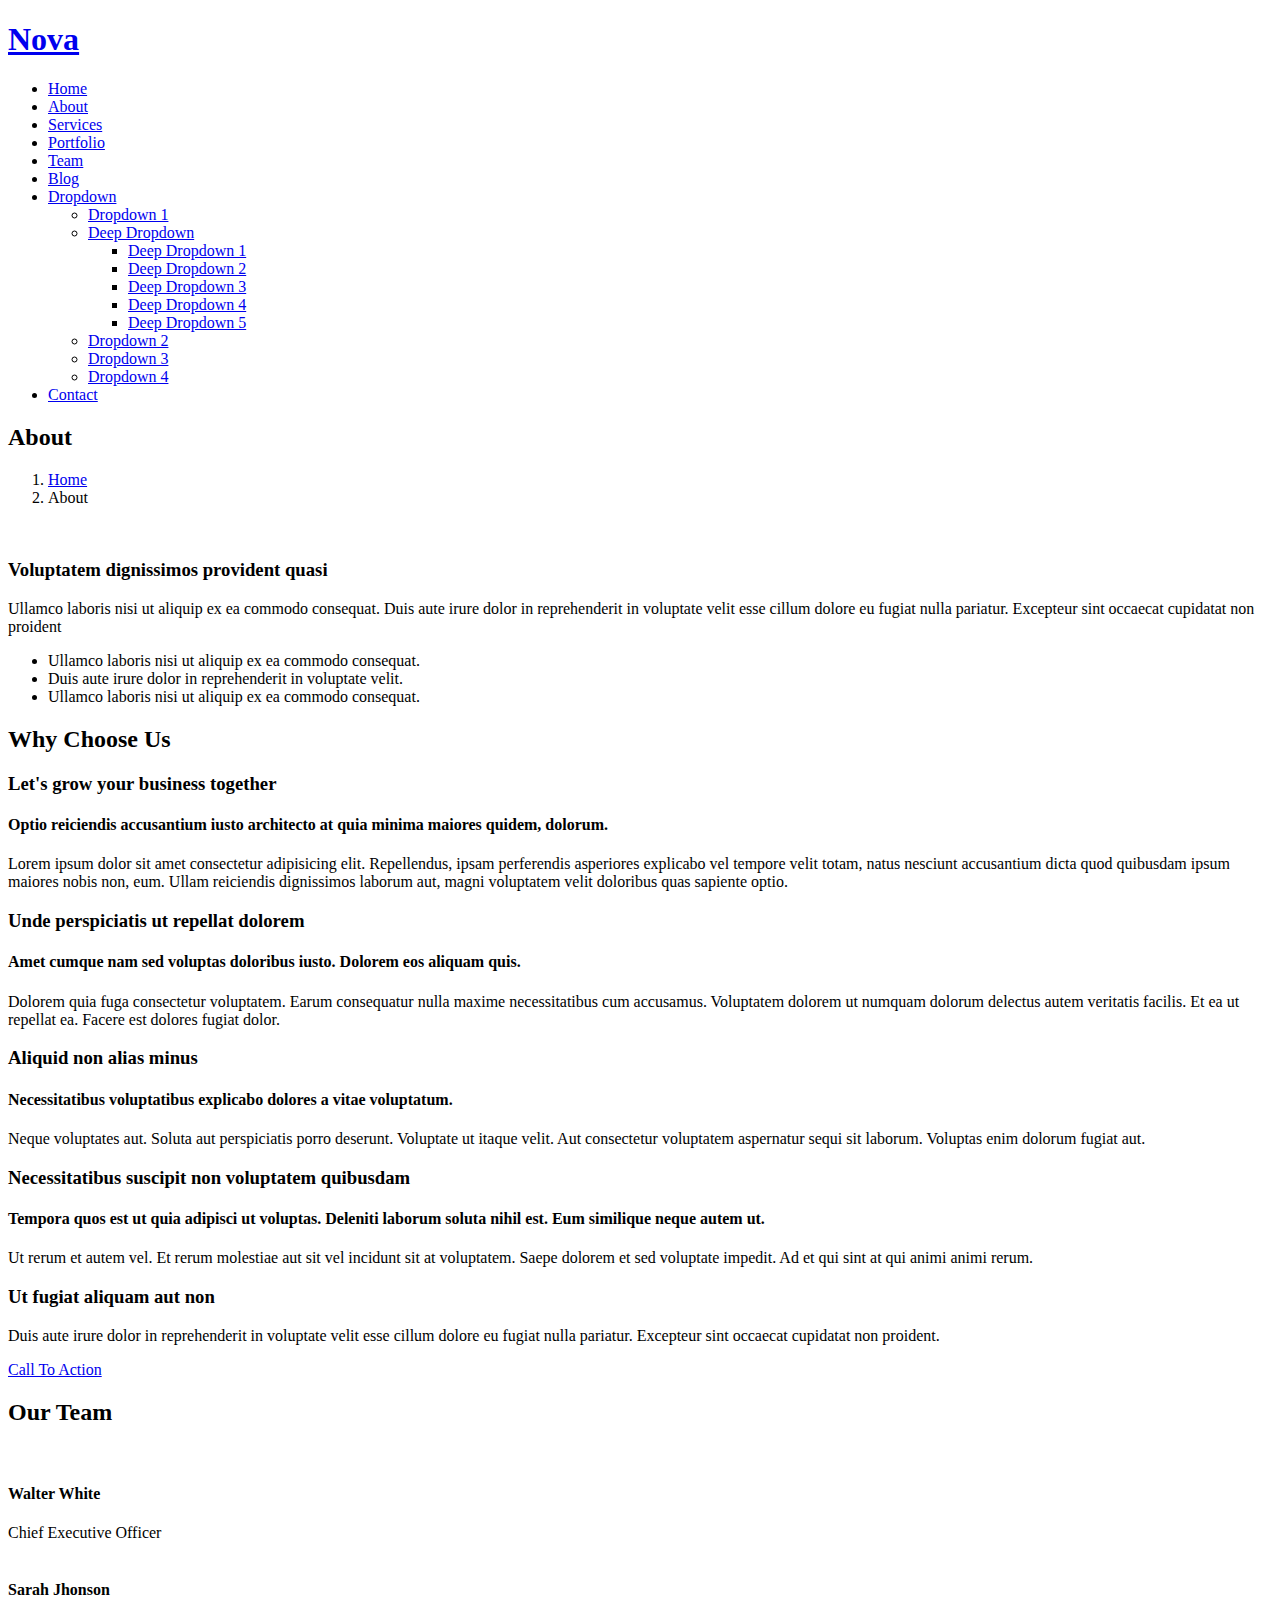
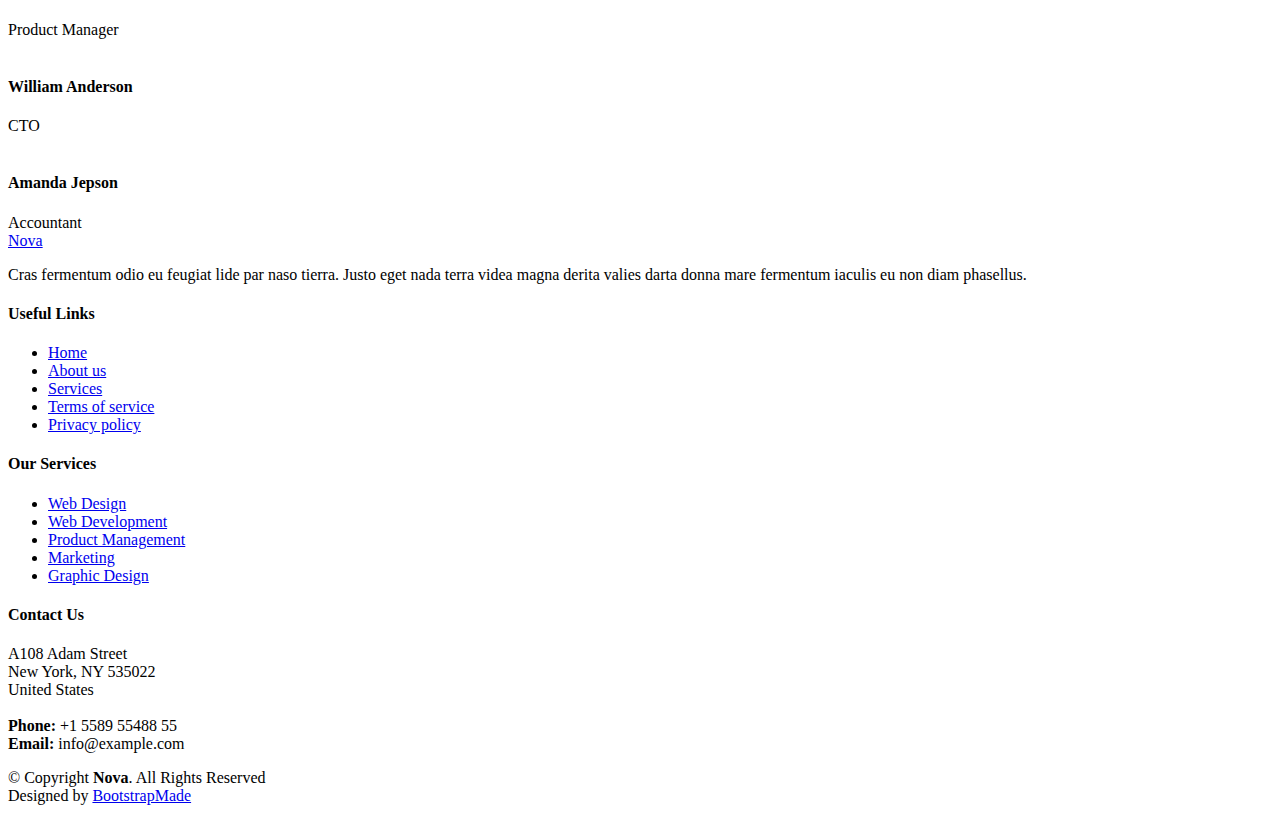
==== about.html @ 010bb1f6 "Add files via upload" ====
<!DOCTYPE html>
<html lang="en">

<head>
  <meta charset="utf-8">
  <meta content="width=device-width, initial-scale=1.0" name="viewport">

  <title>Nova Bootstrap Template - About</title>
  <meta content="" name="description">
  <meta content="" name="keywords">

  <!-- Favicons -->
  <link href="assets/img/favicon.png" rel="icon">
  <link href="assets/img/apple-touch-icon.png" rel="apple-touch-icon">

  <!-- Google Fonts -->
  <link rel="preconnect" href="https://fonts.googleapis.com">
  <link rel="preconnect" href="https://fonts.gstatic.com" crossorigin>
  <link href="https://fonts.googleapis.com/css2?family=Open+Sans:ital,wght@0,300;0,400;0,500;0,600;0,700;1,300;1,400;1,600;1,700&family=Montserrat:ital,wght@0,300;0,400;0,500;0,600;0,700;1,300;1,400;1,500;1,600;1,700&family=Raleway:ital,wght@0,300;0,400;0,500;0,600;0,700;1,300;1,400;1,500;1,600;1,700&display=swap" rel="stylesheet">

  <!-- Vendor CSS Files -->
  <link href="assets/vendor/bootstrap/css/bootstrap.min.css" rel="stylesheet">
  <link href="assets/vendor/bootstrap-icons/bootstrap-icons.css" rel="stylesheet">
  <link href="assets/vendor/aos/aos.css" rel="stylesheet">
  <link href="assets/vendor/glightbox/css/glightbox.min.css" rel="stylesheet">
  <link href="assets/vendor/swiper/swiper-bundle.min.css" rel="stylesheet">
  <link href="assets/vendor/remixicon/remixicon.css" rel="stylesheet">

  <!-- Template Main CSS File -->
  <link href="assets/css/main.css" rel="stylesheet">

  <!-- =======================================================
  * Template Name: Nova - v1.0.0
  * Template URL: https://bootstrapmade.com/nova-bootstrap-business-template/
  * Author: BootstrapMade.com
  * License: https://bootstrapmade.com/license/
  ======================================================== -->
</head>

<body class="page-about">

  <!-- ======= Header ======= -->
  <header id="header" class="header d-flex align-items-center fixed-top">
    <div class="container-fluid container-xl d-flex align-items-center justify-content-between">

      <a href="index.html" class="logo d-flex align-items-center">
        <!-- Uncomment the line below if you also wish to use an image logo -->
        <!-- <img src="assets/img/logo.png" alt=""> -->
        <h1 class="d-flex align-items-center">Nova</h1>
      </a>

      <i class="mobile-nav-toggle mobile-nav-show bi bi-list"></i>
      <i class="mobile-nav-toggle mobile-nav-hide d-none bi bi-x"></i>

      <nav id="navbar" class="navbar">
        <ul>
          <li><a href="index.html">Home</a></li>
          <li><a href="about.html" class="active">About</a></li>
          <li><a href="services.html">Services</a></li>
          <li><a href="portfolio.html">Portfolio</a></li>
          <li><a href="team.html">Team</a></li>
          <li><a href="blog.html">Blog</a></li>
          <li class="dropdown"><a href="#"><span>Dropdown</span> <i class="bi bi-chevron-down dropdown-indicator"></i></a>
            <ul>
              <li><a href="#">Dropdown 1</a></li>
              <li class="dropdown"><a href="#"><span>Deep Dropdown</span> <i class="bi bi-chevron-down dropdown-indicator"></i></a>
                <ul>
                  <li><a href="#">Deep Dropdown 1</a></li>
                  <li><a href="#">Deep Dropdown 2</a></li>
                  <li><a href="#">Deep Dropdown 3</a></li>
                  <li><a href="#">Deep Dropdown 4</a></li>
                  <li><a href="#">Deep Dropdown 5</a></li>
                </ul>
              </li>
              <li><a href="#">Dropdown 2</a></li>
              <li><a href="#">Dropdown 3</a></li>
              <li><a href="#">Dropdown 4</a></li>
            </ul>
          </li>
          <li><a href="contact.html">Contact</a></li>
        </ul>
      </nav><!-- .navbar -->

    </div>
  </header><!-- End Header -->

  <main id="main">

    <!-- ======= Breadcrumbs ======= -->
    <div class="breadcrumbs d-flex align-items-center" style="background-image: url('assets/img/about-header.jpg');">
      <div class="container position-relative d-flex flex-column align-items-center">

        <h2>About</h2>
        <ol>
          <li><a href="index.html">Home</a></li>
          <li>About</li>
        </ol>

      </div>
    </div><!-- End Breadcrumbs -->

    <!-- ======= About Section ======= -->
    <section id="about" class="about">
      <div class="container" data-aos="fade-up">

        <div class="row gy-4" data-aos="fade-up">
          <div class="col-lg-4">
            <img src="assets/img/about.jpg" class="img-fluid" alt="">
          </div>
          <div class="col-lg-8">
            <div class="content ps-lg-5">
              <h3>Voluptatem dignissimos provident quasi</h3>
              <p>
                Ullamco laboris nisi ut aliquip ex ea commodo consequat. Duis aute irure dolor in reprehenderit in voluptate
                velit esse cillum dolore eu fugiat nulla pariatur. Excepteur sint occaecat cupidatat non proident
              </p>
              <ul>
                <li><i class="bi bi-check-circle-fill"></i> Ullamco laboris nisi ut aliquip ex ea commodo consequat.</li>
                <li><i class="bi bi-check-circle-fill"></i> Duis aute irure dolor in reprehenderit in voluptate velit.</li>
                <li><i class="bi bi-check-circle-fill"></i> Ullamco laboris nisi ut aliquip ex ea commodo consequat.</li>
              </ul>
            </div>
          </div>
        </div>

      </div>
    </section><!-- End About Section -->

    <!-- ======= Why Choose Us Section ======= -->
    <section id="why-us" class="why-us">
      <div class="container" data-aos="fade-up">

        <div class="section-header">
          <h2>Why Choose Us</h2>

        </div>

        <div class="row g-0" data-aos="fade-up" data-aos-delay="200">

          <div class="col-xl-5 img-bg" style="background-image: url('assets/img/why-us-bg.jpg')"></div>
          <div class="col-xl-7 slides  position-relative">

            <div class="slides-1 swiper">
              <div class="swiper-wrapper">

                <div class="swiper-slide">
                  <div class="item">
                    <h3 class="mb-3">Let's grow your business together</h3>
                    <h4 class="mb-3">Optio reiciendis accusantium iusto architecto at quia minima maiores quidem, dolorum.</h4>
                    <p>Lorem ipsum dolor sit amet consectetur adipisicing elit. Repellendus, ipsam perferendis asperiores explicabo vel tempore velit totam, natus nesciunt accusantium dicta quod quibusdam ipsum maiores nobis non, eum. Ullam reiciendis dignissimos laborum aut, magni voluptatem velit doloribus quas sapiente optio.</p>
                  </div>
                </div><!-- End slide item -->

                <div class="swiper-slide">
                  <div class="item">
                    <h3 class="mb-3">Unde perspiciatis ut repellat dolorem</h3>
                    <h4 class="mb-3">Amet cumque nam sed voluptas doloribus iusto. Dolorem eos aliquam quis.</h4>
                    <p>Dolorem quia fuga consectetur voluptatem. Earum consequatur nulla maxime necessitatibus cum accusamus. Voluptatem dolorem ut numquam dolorum delectus autem veritatis facilis. Et ea ut repellat ea. Facere est dolores fugiat dolor.</p>
                  </div>
                </div><!-- End slide item -->

                <div class="swiper-slide">
                  <div class="item">
                    <h3 class="mb-3">Aliquid non alias minus</h3>
                    <h4 class="mb-3">Necessitatibus voluptatibus explicabo dolores a vitae voluptatum.</h4>
                    <p>Neque voluptates aut. Soluta aut perspiciatis porro deserunt. Voluptate ut itaque velit. Aut consectetur voluptatem aspernatur sequi sit laborum. Voluptas enim dolorum fugiat aut.</p>
                  </div>
                </div><!-- End slide item -->

                <div class="swiper-slide">
                  <div class="item">
                    <h3 class="mb-3">Necessitatibus suscipit non voluptatem quibusdam</h3>
                    <h4 class="mb-3">Tempora quos est ut quia adipisci ut voluptas. Deleniti laborum soluta nihil est. Eum similique neque autem ut.</h4>
                    <p>Ut rerum et autem vel. Et rerum molestiae aut sit vel incidunt sit at voluptatem. Saepe dolorem et sed voluptate impedit. Ad et qui sint at qui animi animi rerum.</p>
                  </div>
                </div><!-- End slide item -->

              </div>
              <div class="swiper-pagination"></div>
            </div>
            <div class="swiper-button-prev"></div>
            <div class="swiper-button-next"></div>
          </div>

        </div>

      </div>
    </section><!-- End Why Choose Us Section -->

    <!-- ======= Call To Action Section ======= -->
    <section id="call-to-action" class="call-to-action">
      <div class="container" data-aos="fade-up">
        <div class="row justify-content-center">
          <div class="col-lg-6 text-center">
            <h3>Ut fugiat aliquam aut non</h3>
            <p>Duis aute irure dolor in reprehenderit in voluptate velit esse cillum dolore eu fugiat nulla pariatur. Excepteur sint occaecat cupidatat non proident.</p>
            <a class="cta-btn" href="#">Call To Action</a>
          </div>
        </div>

      </div>
    </section><!-- End Call To Action Section -->

    <!-- ======= Team Section ======= -->
    <section id="team" class="team">
      <div class="container" data-aos="fade-up">

        <div class="section-header">
          <h2>Our Team</h2>

        </div>

        <div class="row gy-4">

          <div class="col-lg-3 col-md-6" data-aos="fade-up" data-aos-delay="100">
            <div class="team-member">
              <div class="member-img">
                <img src="assets/img/team/team-1.jpg" class="img-fluid" alt="">
                <div class="social">
                  <a href=""><i class="bi bi-twitter"></i></a>
                  <a href=""><i class="bi bi-facebook"></i></a>
                  <a href=""><i class="bi bi-instagram"></i></a>
                  <a href=""><i class="bi bi-linkedin"></i></a>
                </div>
              </div>
              <div class="member-info">
                <h4>Walter White</h4>
                <span>Chief Executive Officer</span>
              </div>
            </div>
          </div><!-- End Team Member -->

          <div class="col-lg-3 col-md-6" data-aos="fade-up" data-aos-delay="200">
            <div class="team-member">
              <div class="member-img">
                <img src="assets/img/team/team-2.jpg" class="img-fluid" alt="">
                <div class="social">
                  <a href=""><i class="bi bi-twitter"></i></a>
                  <a href=""><i class="bi bi-facebook"></i></a>
                  <a href=""><i class="bi bi-instagram"></i></a>
                  <a href=""><i class="bi bi-linkedin"></i></a>
                </div>
              </div>
              <div class="member-info">
                <h4>Sarah Jhonson</h4>
                <span>Product Manager</span>
              </div>
            </div>
          </div><!-- End Team Member -->

          <div class="col-lg-3 col-md-6" data-aos="fade-up" data-aos-delay="300">
            <div class="team-member">
              <div class="member-img">
                <img src="assets/img/team/team-3.jpg" class="img-fluid" alt="">
                <div class="social">
                  <a href=""><i class="bi bi-twitter"></i></a>
                  <a href=""><i class="bi bi-facebook"></i></a>
                  <a href=""><i class="bi bi-instagram"></i></a>
                  <a href=""><i class="bi bi-linkedin"></i></a>
                </div>
              </div>
              <div class="member-info">
                <h4>William Anderson</h4>
                <span>CTO</span>
              </div>
            </div>
          </div><!-- End Team Member -->

          <div class="col-lg-3 col-md-6" data-aos="fade-up" data-aos-delay="400">
            <div class="team-member">
              <div class="member-img">
                <img src="assets/img/team/team-4.jpg" class="img-fluid" alt="">
                <div class="social">
                  <a href=""><i class="bi bi-twitter"></i></a>
                  <a href=""><i class="bi bi-facebook"></i></a>
                  <a href=""><i class="bi bi-instagram"></i></a>
                  <a href=""><i class="bi bi-linkedin"></i></a>
                </div>
              </div>
              <div class="member-info">
                <h4>Amanda Jepson</h4>
                <span>Accountant</span>
              </div>
            </div>
          </div><!-- End Team Member -->

        </div>

      </div>
    </section><!-- End Team Section -->

  </main><!-- End #main -->

  <!-- ======= Footer ======= -->
  <footer id="footer" class="footer">

    <div class="footer-content">
      <div class="container">
        <div class="row gy-4">
          <div class="col-lg-5 col-md-12 footer-info">
            <a href="index.html" class="logo d-flex align-items-center">
              <span>Nova</span>
            </a>
            <p>Cras fermentum odio eu feugiat lide par naso tierra. Justo eget nada terra videa magna derita valies darta donna mare fermentum iaculis eu non diam phasellus.</p>
            <div class="social-links d-flex  mt-3">
              <a href="#" class="twitter"><i class="bi bi-twitter"></i></a>
              <a href="#" class="facebook"><i class="bi bi-facebook"></i></a>
              <a href="#" class="instagram"><i class="bi bi-instagram"></i></a>
              <a href="#" class="linkedin"><i class="bi bi-linkedin"></i></a>
            </div>
          </div>

          <div class="col-lg-2 col-6 footer-links">
            <h4>Useful Links</h4>
            <ul>
              <li><i class="bi bi-dash"></i> <a href="#">Home</a></li>
              <li><i class="bi bi-dash"></i> <a href="#">About us</a></li>
              <li><i class="bi bi-dash"></i> <a href="#">Services</a></li>
              <li><i class="bi bi-dash"></i> <a href="#">Terms of service</a></li>
              <li><i class="bi bi-dash"></i> <a href="#">Privacy policy</a></li>
            </ul>
          </div>

          <div class="col-lg-2 col-6 footer-links">
            <h4>Our Services</h4>
            <ul>
              <li><i class="bi bi-dash"></i> <a href="#">Web Design</a></li>
              <li><i class="bi bi-dash"></i> <a href="#">Web Development</a></li>
              <li><i class="bi bi-dash"></i> <a href="#">Product Management</a></li>
              <li><i class="bi bi-dash"></i> <a href="#">Marketing</a></li>
              <li><i class="bi bi-dash"></i> <a href="#">Graphic Design</a></li>
            </ul>
          </div>

          <div class="col-lg-3 col-md-12 footer-contact text-center text-md-start">
            <h4>Contact Us</h4>
            <p>
              A108 Adam Street <br>
              New York, NY 535022<br>
              United States <br><br>
              <strong>Phone:</strong> +1 5589 55488 55<br>
              <strong>Email:</strong> info@example.com<br>
            </p>

          </div>

        </div>
      </div>
    </div>

    <div class="footer-legal">
      <div class="container">
        <div class="copyright">
          &copy; Copyright <strong><span>Nova</span></strong>. All Rights Reserved
        </div>
        <div class="credits">
          <!-- All the links in the footer should remain intact. -->
          <!-- You can delete the links only if you purchased the pro version. -->
          <!-- Licensing information: https://bootstrapmade.com/license/ -->
          <!-- Purchase the pro version with working PHP/AJAX contact form: https://bootstrapmade.com/nova-bootstrap-business-template/ -->
          Designed by <a href="https://bootstrapmade.com/">BootstrapMade</a>
        </div>
      </div>
    </div>
  </footer><!-- End Footer -->
  <!-- End Footer -->

  <a href="#" class="scroll-top d-flex align-items-center justify-content-center"><i class="bi bi-arrow-up-short"></i></a>

  <div id="preloader"></div>

  <!-- Vendor JS Files -->
  <script src="assets/vendor/bootstrap/js/bootstrap.bundle.min.js"></script>
  <script src="assets/vendor/aos/aos.js"></script>
  <script src="assets/vendor/glightbox/js/glightbox.min.js"></script>
  <script src="assets/vendor/swiper/swiper-bundle.min.js"></script>
  <script src="assets/vendor/isotope-layout/isotope.pkgd.min.js"></script>
  <script src="assets/vendor/php-email-form/validate.js"></script>

  <!-- Template Main JS File -->
  <script src="assets/js/main.js"></script>

</body>

</html>
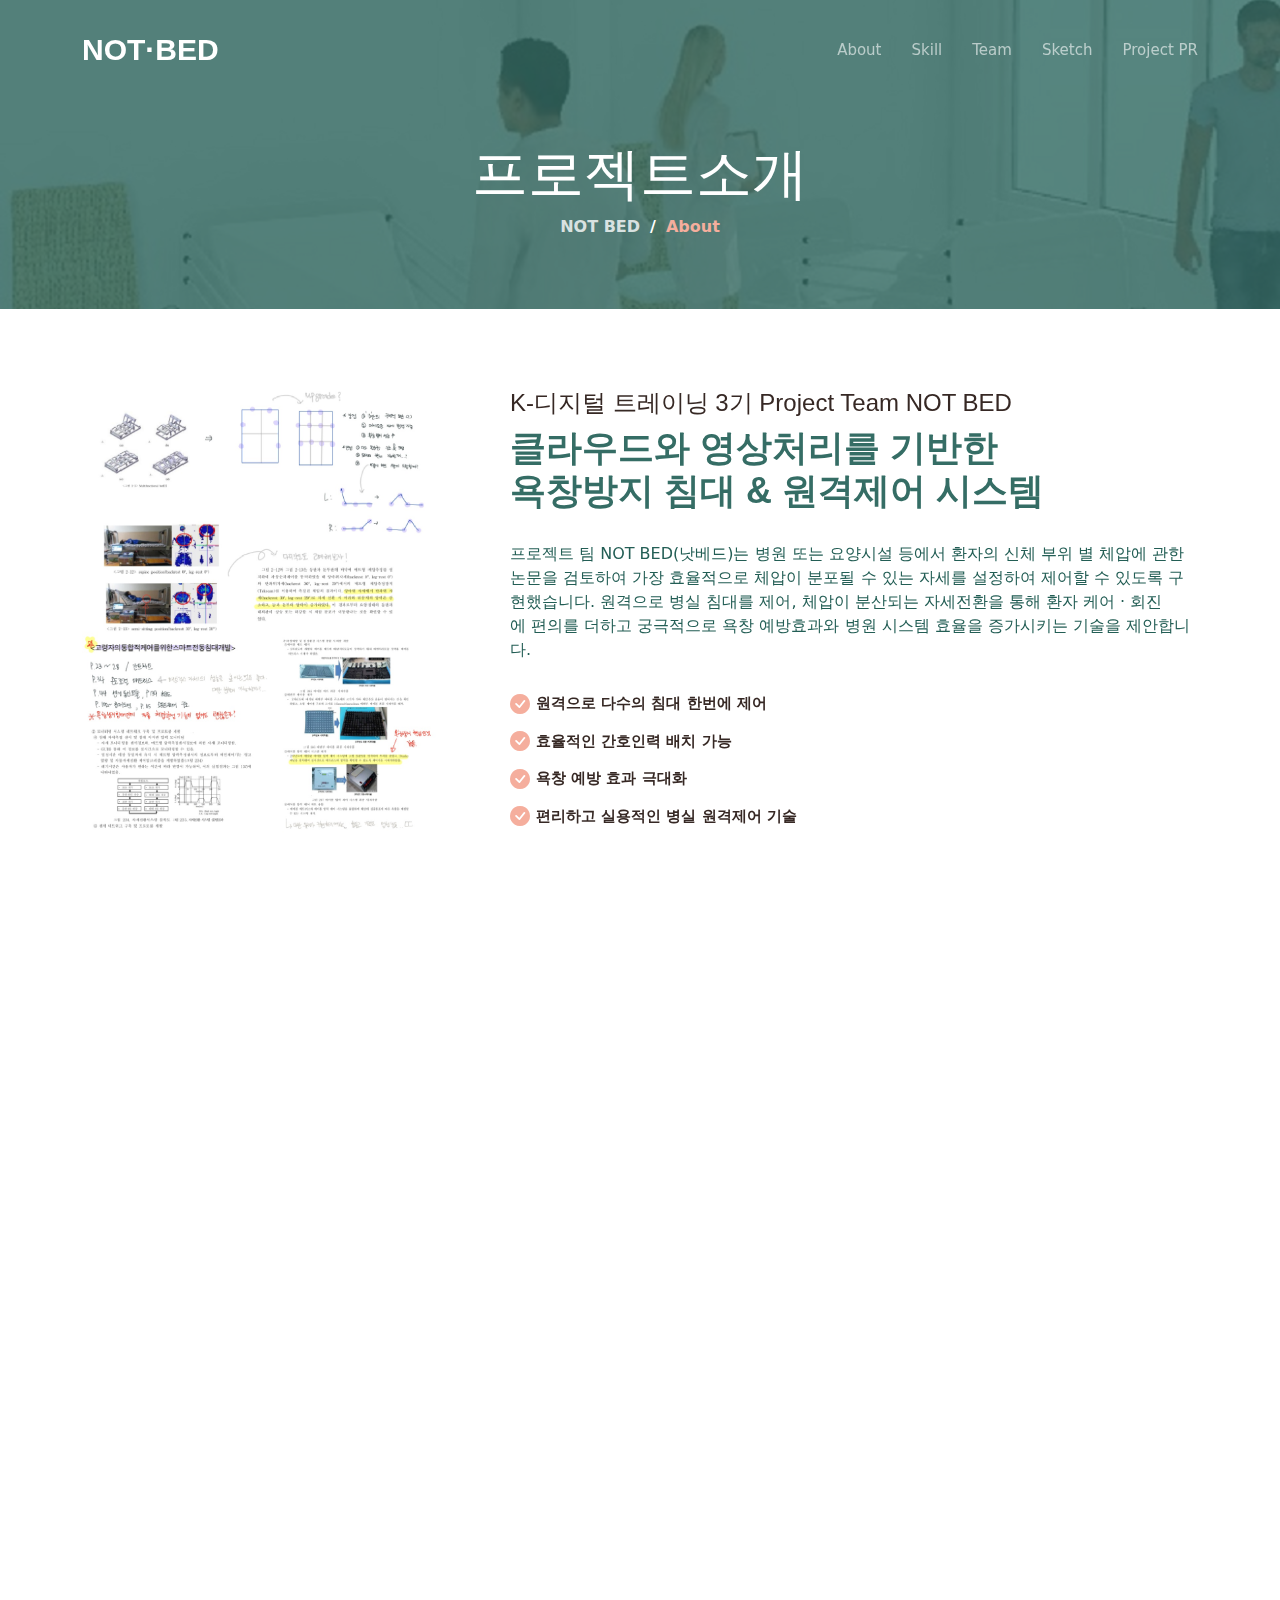
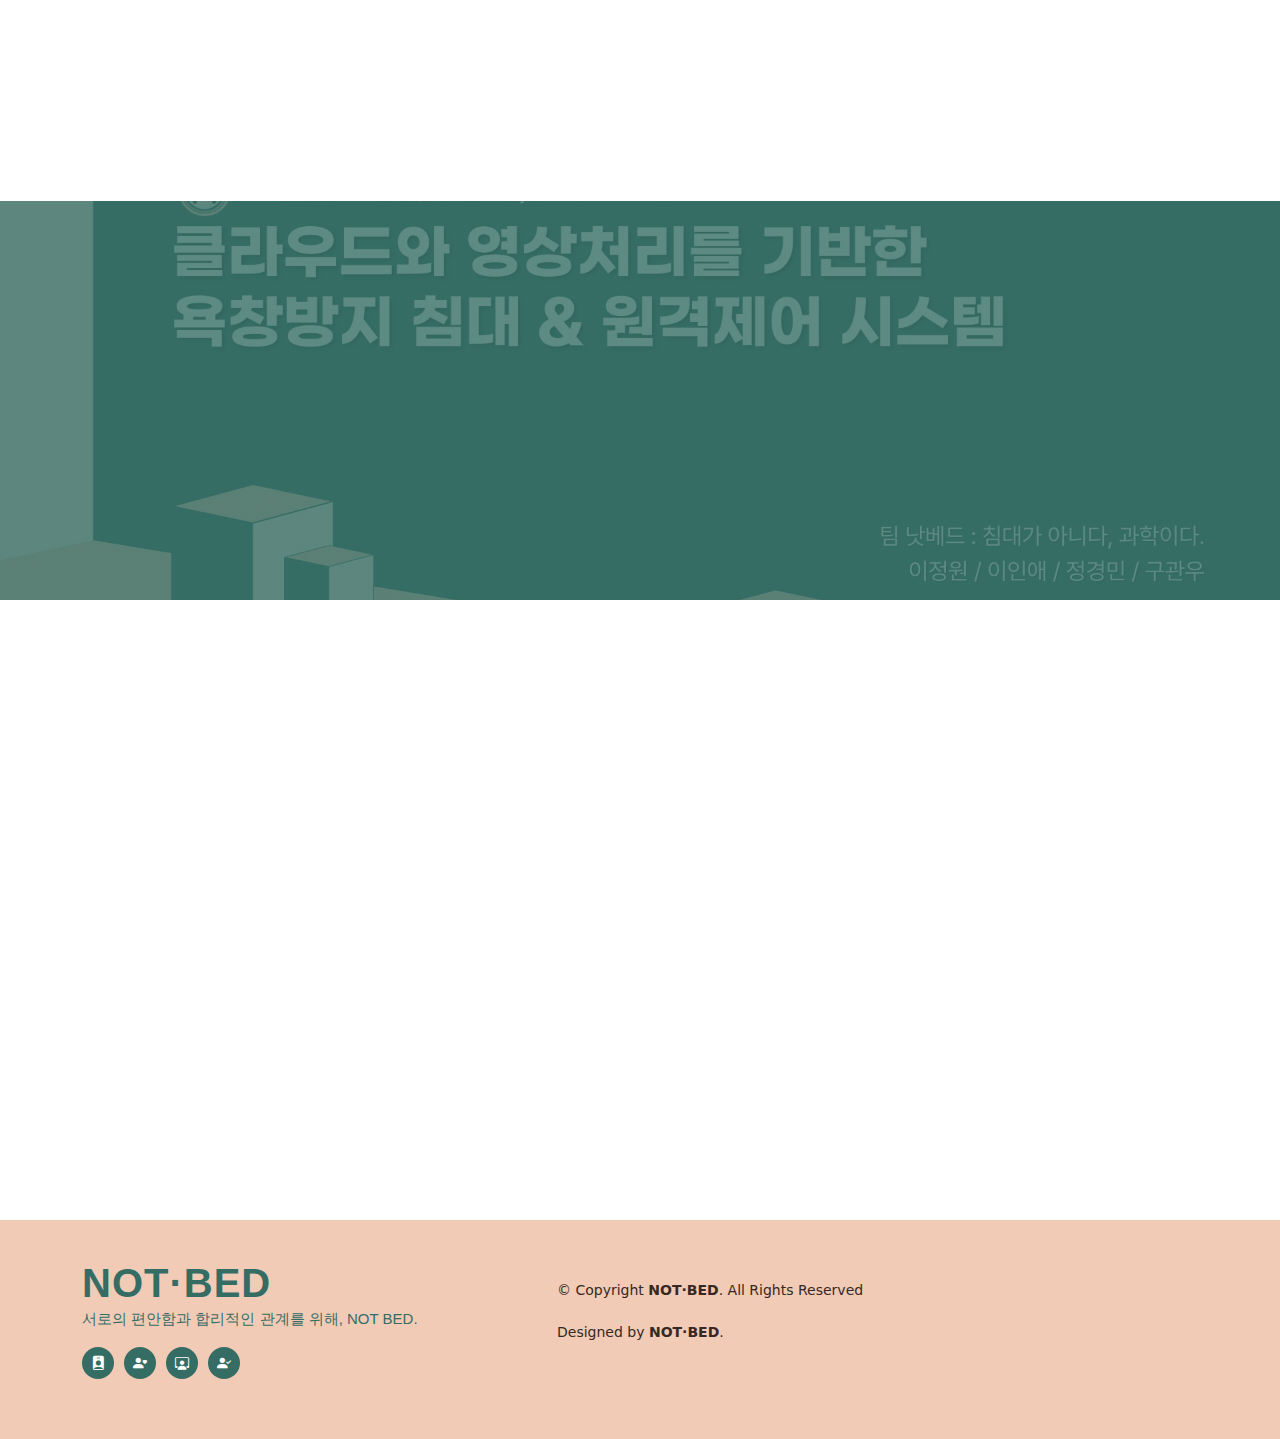
==== commit 4534da49: "update" ====
--- a/about.html
+++ b/about.html
@@ -5,7 +5,7 @@
   <meta charset="utf-8">
   <meta content="width=device-width, initial-scale=1.0" name="viewport">
 
-  <title>Nova Bootstrap Template - About</title>
+  <title>Project Team NotBed : About</title>
   <meta content="" name="description">
   <meta content="" name="keywords">
 
@@ -16,7 +16,7 @@
   <!-- Google Fonts -->
   <link rel="preconnect" href="https://fonts.googleapis.com">
   <link rel="preconnect" href="https://fonts.gstatic.com" crossorigin>
-  <link href="https://fonts.googleapis.com/css2?family=Open+Sans:ital,wght@0,300;0,400;0,500;0,600;0,700;1,300;1,400;1,600;1,700&family=Montserrat:ital,wght@0,300;0,400;0,500;0,600;0,700;1,300;1,400;1,500;1,600;1,700&family=Raleway:ital,wght@0,300;0,400;0,500;0,600;0,700;1,300;1,400;1,500;1,600;1,700&display=swap" rel="stylesheet">
+  <link href="https://fonts.googleapis.com/css2?family=Gowun+Batang&family=IBM+Plex+Sans+KR:wght@100;200;300;400;500;600;700&display=swap" rel="stylesheet">
 
   <!-- Vendor CSS Files -->
   <link href="assets/vendor/bootstrap/css/bootstrap.min.css" rel="stylesheet">
@@ -37,7 +37,7 @@
   ======================================================== -->
 </head>
 
-<body class="page-about">
+<body class="page-index">
 
   <!-- ======= Header ======= -->
   <header id="header" class="header d-flex align-items-center fixed-top">
@@ -46,7 +46,7 @@
       <a href="index.html" class="logo d-flex align-items-center">
         <!-- Uncomment the line below if you also wish to use an image logo -->
         <!-- <img src="assets/img/logo.png" alt=""> -->
-        <h1 class="d-flex align-items-center">Nova</h1>
+        <h1 class="d-flex align-items-center">NOT·BED</h1>
       </a>
 
       <i class="mobile-nav-toggle mobile-nav-show bi bi-list"></i>
@@ -54,34 +54,16 @@
 
       <nav id="navbar" class="navbar">
         <ul>
-          <li><a href="index.html">Home</a></li>
-          <li><a href="about.html" class="active">About</a></li>
-          <li><a href="services.html">Services</a></li>
-          <li><a href="portfolio.html">Portfolio</a></li>
-          <li><a href="team.html">Team</a></li>
-          <li><a href="blog.html">Blog</a></li>
-          <li class="dropdown"><a href="#"><span>Dropdown</span> <i class="bi bi-chevron-down dropdown-indicator"></i></a>
-            <ul>
-              <li><a href="#">Dropdown 1</a></li>
-              <li class="dropdown"><a href="#"><span>Deep Dropdown</span> <i class="bi bi-chevron-down dropdown-indicator"></i></a>
-                <ul>
-                  <li><a href="#">Deep Dropdown 1</a></li>
-                  <li><a href="#">Deep Dropdown 2</a></li>
-                  <li><a href="#">Deep Dropdown 3</a></li>
-                  <li><a href="#">Deep Dropdown 4</a></li>
-                  <li><a href="#">Deep Dropdown 5</a></li>
-                </ul>
-              </li>
-              <li><a href="#">Dropdown 2</a></li>
-              <li><a href="#">Dropdown 3</a></li>
-              <li><a href="#">Dropdown 4</a></li>
-            </ul>
-          </li>
-          <li><a href="contact.html">Contact</a></li>
+          <li><a href="about.html" onMouseOver="this.innerHTML='프로젝트소개'" onMouseOut="this.innerHTML='About'">About</a></li>
+          <li><a href="services.html" onMouseOver="this.innerHTML='활용기술'" onMouseOut="this.innerHTML='Skill'">Skill</a></li>
+          <li><a href="team.html" onMouseOver="this.innerHTML='팀소개'" onMouseOut="this.innerHTML='Team'">Team</a></li>
+          <li><a href="blog.html" onMouseOver="this.innerHTML='현장스케치'" onMouseOut="this.innerHTML='Sketch'">Sketch</a></li>
+          <li><a href="contact.html" onMouseOver="this.innerHTML='발표PR자료'" onMouseOut="this.innerHTML='Project PR'">Project PR</a></li>
         </ul>
       </nav><!-- .navbar -->
 
     </div>
+
   </header><!-- End Header -->
 
   <main id="main">
@@ -90,9 +72,9 @@
     <div class="breadcrumbs d-flex align-items-center" style="background-image: url('assets/img/about-header.jpg');">
       <div class="container position-relative d-flex flex-column align-items-center">
 
-        <h2>About</h2>
+        <h2>프로젝트소개</h2>
         <ol>
-          <li><a href="index.html">Home</a></li>
+          <li><a href="index.html">NOT BED</a></li>
           <li>About</li>
         </ol>
 
@@ -109,15 +91,15 @@
           </div>
           <div class="col-lg-8">
             <div class="content ps-lg-5">
-              <h3>Voluptatem dignissimos provident quasi</h3>
-              <p>
-                Ullamco laboris nisi ut aliquip ex ea commodo consequat. Duis aute irure dolor in reprehenderit in voluptate
-                velit esse cillum dolore eu fugiat nulla pariatur. Excepteur sint occaecat cupidatat non proident
+			  <h4>K-디지털 트레이닝 3기 Project Team NOT BED</h4>
+              <h3>클라우드와 영상처리를 기반한<br>욕창방지 침대 &amp; 원격제어 시스템</h3>
+              <p>프로젝트 팀 NOT BED(낫베드)는 병원 또는 요양시설 등에서 환자의 신체 부위 별 체압에 관한 논문을 검토하여 가장 효율적으로 체압이 분포될 수 있는 자세를 설정하여 제어할 수 있도록 구현했습니다. 원격으로 병실 침대를 제어, 체압이 분산되는 자세전환을 통해 환자 케어 · 회진에 편의를 더하고 궁극적으로 욕창 예방효과와 병원 시스템 효율을 증가시키는 기술을 제안합니다.
               </p>
               <ul>
-                <li><i class="bi bi-check-circle-fill"></i> Ullamco laboris nisi ut aliquip ex ea commodo consequat.</li>
-                <li><i class="bi bi-check-circle-fill"></i> Duis aute irure dolor in reprehenderit in voluptate velit.</li>
-                <li><i class="bi bi-check-circle-fill"></i> Ullamco laboris nisi ut aliquip ex ea commodo consequat.</li>
+                <li><i class="bi bi-check-circle-fill"></i> 원격으로 다수의 침대 한번에 제어</li>
+                <li><i class="bi bi-check-circle-fill"></i> 효율적인 간호인력 배치 가능</li>
+                <li><i class="bi bi-check-circle-fill"></i> 욕창 예방 효과 극대화</li>
+				<li><i class="bi bi-check-circle-fill"></i> 편리하고 실용적인 병실 원격제어 기술</li>
               </ul>
             </div>
           </div>
@@ -131,7 +113,7 @@
       <div class="container" data-aos="fade-up">
 
         <div class="section-header">
-          <h2>Why Choose Us</h2>
+          <h2>욕창방지 아이디어 제안</h2>
 
         </div>
 
@@ -145,33 +127,33 @@
 
                 <div class="swiper-slide">
                   <div class="item">
-                    <h3 class="mb-3">Let's grow your business together</h3>
-                    <h4 class="mb-3">Optio reiciendis accusantium iusto architecto at quia minima maiores quidem, dolorum.</h4>
-                    <p>Lorem ipsum dolor sit amet consectetur adipisicing elit. Repellendus, ipsam perferendis asperiores explicabo vel tempore velit totam, natus nesciunt accusantium dicta quod quibusdam ipsum maiores nobis non, eum. Ullam reiciendis dignissimos laborum aut, magni voluptatem velit doloribus quas sapiente optio.</p>
+                    <h3 class="mb-3">추진배경</h3>
+                    <h4 class="mb-3">고령화사회 가속화에 따른 안타까운 이슈들…</h4>
+                    <p>고령화에 따른 사회문제로 대두되고있는 의료사고의 일종인 '욕창'에서 사례조사, 시장성파악, 논문 등 브레인스토밍을 통하여 팀원들의 가족, 지인들의 환자 케어 경험담을 바탕으로 기획된 아이디어입니다.<br></p>
                   </div>
                 </div><!-- End slide item -->
 
                 <div class="swiper-slide">
                   <div class="item">
-                    <h3 class="mb-3">Unde perspiciatis ut repellat dolorem</h3>
-                    <h4 class="mb-3">Amet cumque nam sed voluptas doloribus iusto. Dolorem eos aliquam quis.</h4>
-                    <p>Dolorem quia fuga consectetur voluptatem. Earum consequatur nulla maxime necessitatibus cum accusamus. Voluptatem dolorem ut numquam dolorum delectus autem veritatis facilis. Et ea ut repellat ea. Facere est dolores fugiat dolor.</p>
+                    <h3 class="mb-3">시장조사</h3>
+                    <h4 class="mb-3">사회적 이슈로 떠오르는 욕창이라는 재난에 대하여</h4>
+                    <p>요양병원이나 중환자실 등 간병인이 수시로 케어해주지않으면 발생하는 욕창의 치료법은 수술과 비수술로 나눌 수 있으며, 전반적으로 아직까지 성공률이 높은 치료법이 없고 재발률이 높기 때문에 수시로 정성스러운 관리를 함으로서 이를 예방해주는 것 이외에는 뚜렷한 방안이 없습니다.<br>예방이 가장 최선이라는 사실에 착안하여 욕창을 방지하기위한 욕창방지 침대와 의료진의 메뉴얼등이 필수이며, 인력난에 대한 대책도 필요하다고 생각했습니다.</p>
                   </div>
                 </div><!-- End slide item -->
 
                 <div class="swiper-slide">
                   <div class="item">
-                    <h3 class="mb-3">Aliquid non alias minus</h3>
-                    <h4 class="mb-3">Necessitatibus voluptatibus explicabo dolores a vitae voluptatum.</h4>
-                    <p>Neque voluptates aut. Soluta aut perspiciatis porro deserunt. Voluptate ut itaque velit. Aut consectetur voluptatem aspernatur sequi sit laborum. Voluptas enim dolorum fugiat aut.</p>
+                    <h3 class="mb-3">욕창환자의 사망이라는 재난</h3>
+                    <h4 class="mb-3">요양병원에서는 당연히 생길 수 있다는 입장… 국민청원까지</h4>
+                    <p>매일경제TV의 한 보도자료 에서는 시스템마련에 대한 필요성이 제기되었고, 우리 팀은 간호인력확대가 힘들다는 점을 해결함과 동시에 IT시대에 맞게 자동화 원격 제어와 논문 등의 다양한 자료를 토대로 파악한 욕창을 방지하는 방법과 조건에대해 고민하고 실현해보았습니다.</p>
                   </div>
                 </div><!-- End slide item -->
 
                 <div class="swiper-slide">
                   <div class="item">
-                    <h3 class="mb-3">Necessitatibus suscipit non voluptatem quibusdam</h3>
-                    <h4 class="mb-3">Tempora quos est ut quia adipisci ut voluptas. Deleniti laborum soluta nihil est. Eum similique neque autem ut.</h4>
-                    <p>Ut rerum et autem vel. Et rerum molestiae aut sit vel incidunt sit at voluptatem. Saepe dolorem et sed voluptate impedit. Ad et qui sint at qui animi animi rerum.</p>
+                    <h3 class="mb-3">조금 더 과학적인 접근</h3>
+					  <h4 class="mb-3">기존 욕창방지 시스템을 발전시키다</h4>
+					  <p>프로젝트 팀 NOT BED(낫베드)는 병원 또는 요양시설 등에서 환자의 신체 부위 별 체압에 관한 논문을 검토하여 가장 효율적으로 체압이 분포될 수 있는 자세를 설정하여 제어할 수 있도록 구현했습니다.<br>원격으로 병실 침대를 제어, 체압이 분산되는 자세전환을 통해 환자 케어 · 회진에 편의를 더하고 궁극적으로 욕창 예방효과와 병원 시스템 효율을 증가시키는 기술을 제안합니다.</p>
                   </div>
                 </div><!-- End slide item -->
 
@@ -186,15 +168,15 @@
 
       </div>
     </section><!-- End Why Choose Us Section -->
-
+	  
     <!-- ======= Call To Action Section ======= -->
     <section id="call-to-action" class="call-to-action">
       <div class="container" data-aos="fade-up">
         <div class="row justify-content-center">
           <div class="col-lg-6 text-center">
-            <h3>Ut fugiat aliquam aut non</h3>
-            <p>Duis aute irure dolor in reprehenderit in voluptate velit esse cillum dolore eu fugiat nulla pariatur. Excepteur sint occaecat cupidatat non proident.</p>
-            <a class="cta-btn" href="#">Call To Action</a>
+            <h3>프로젝트 시연 영상</h3>
+            <p>영상을 통해 저희 팀의 결실을 즐겁고 자신있게 소개합니다.<br>아래버튼을 클릭하여 확인해보세요 :)</p>
+            <a class="cta-btn" href="#">시연영상 보러가기</a>
           </div>
         </div>
 
@@ -206,7 +188,7 @@
       <div class="container" data-aos="fade-up">
 
         <div class="section-header">
-          <h2>Our Team</h2>
+          <h2>프로젝트팀 낫베드</h2>
 
         </div>
 
@@ -217,15 +199,14 @@
               <div class="member-img">
                 <img src="assets/img/team/team-1.jpg" class="img-fluid" alt="">
                 <div class="social">
-                  <a href=""><i class="bi bi-twitter"></i></a>
-                  <a href=""><i class="bi bi-facebook"></i></a>
-                  <a href=""><i class="bi bi-instagram"></i></a>
-                  <a href=""><i class="bi bi-linkedin"></i></a>
+                  <a href="https://github.com/fullipkim"><i class="bi bi-github"></i></a>
+                  <a href="https://fullipkim.github.io/portfolio_/"><i class="bi bi-house-door"></i></a>
+                  <a href="https://www.instagram.com/ki_ry_/"><i class="bi bi-instagram"></i></a>
                 </div>
               </div>
               <div class="member-info">
-                <h4>Walter White</h4>
-                <span>Chief Executive Officer</span>
+                <h4>이정원</h4>
+                <span>서버&amp;소프트웨어 백엔드, 기획,<br>프론트엔드, 웹앱 개발</span>
               </div>
             </div>
           </div><!-- End Team Member -->
@@ -235,15 +216,14 @@
               <div class="member-img">
                 <img src="assets/img/team/team-2.jpg" class="img-fluid" alt="">
                 <div class="social">
-                  <a href=""><i class="bi bi-twitter"></i></a>
-                  <a href=""><i class="bi bi-facebook"></i></a>
-                  <a href=""><i class="bi bi-instagram"></i></a>
-                  <a href=""><i class="bi bi-linkedin"></i></a>
+                  <a href="https://github.com/kkaemmi"><i class="bi bi-github"></i></a>
+                  <a href="https://kkaemmi.github.io/project_1/"><i class="bi bi-house-door"></i></a>
+                  <a href="https://www.instagram.com/"><i class="bi bi-instagram"></i></a>
                 </div>
               </div>
               <div class="member-info">
-                <h4>Sarah Jhonson</h4>
-                <span>Product Manager</span>
+                <h4>정경민</h4>
+                <span>하드웨어 기구설계, 모터제어,<br>엔지니어링, 펌웨어</span>
               </div>
             </div>
           </div><!-- End Team Member -->
@@ -253,15 +233,14 @@
               <div class="member-img">
                 <img src="assets/img/team/team-3.jpg" class="img-fluid" alt="">
                 <div class="social">
-                  <a href=""><i class="bi bi-twitter"></i></a>
-                  <a href=""><i class="bi bi-facebook"></i></a>
-                  <a href=""><i class="bi bi-instagram"></i></a>
-                  <a href=""><i class="bi bi-linkedin"></i></a>
+                  <a href="https://github.com/inae0615"><i class="bi bi-github"></i></a>
+                  <a href="https://inae0615.github.io/inae_Lee/"><i class="bi bi-house-door"></i></a>
+                  <a href="https://www.instagram.com/in_s2___"><i class="bi bi-instagram"></i></a>
                 </div>
               </div>
               <div class="member-info">
-                <h4>William Anderson</h4>
-                <span>CTO</span>
+                <h4>이인애</h4>
+                <span>서버&amp;데이터베이스 설계·연동,<br>클라우드, API, 통신</span>
               </div>
             </div>
           </div><!-- End Team Member -->
@@ -271,15 +250,14 @@
               <div class="member-img">
                 <img src="assets/img/team/team-4.jpg" class="img-fluid" alt="">
                 <div class="social">
-                  <a href=""><i class="bi bi-twitter"></i></a>
-                  <a href=""><i class="bi bi-facebook"></i></a>
-                  <a href=""><i class="bi bi-instagram"></i></a>
-                  <a href=""><i class="bi bi-linkedin"></i></a>
+                  <a href="hhttps://github.com/goo05041"><i class="bi bi-github"></i></a>
+                  <a href="https://goo05041.github.io/kwanwoo/"><i class="bi bi-house-door"></i></a>
+                  <a href="https://www.instagram.com/goo05041"><i class="bi bi-instagram"></i></a>
                 </div>
               </div>
               <div class="member-info">
-                <h4>Amanda Jepson</h4>
-                <span>Accountant</span>
+                <h4>구관우</h4>
+                <span>영상처리, 기구설계,<br>개발환경 구축</span>
               </div>
             </div>
           </div><!-- End Team Member -->
@@ -287,6 +265,7 @@
         </div>
 
       </div>
+
     </section><!-- End Team Section -->
 
   </main><!-- End #main -->
@@ -299,70 +278,24 @@
         <div class="row gy-4">
           <div class="col-lg-5 col-md-12 footer-info">
             <a href="index.html" class="logo d-flex align-items-center">
-              <span>Nova</span>
+              <span>NOT·BED</span>
             </a>
-            <p>Cras fermentum odio eu feugiat lide par naso tierra. Justo eget nada terra videa magna derita valies darta donna mare fermentum iaculis eu non diam phasellus.</p>
+            <p>서로의 편안함과 합리적인 관계를 위해, NOT BED.</p>
             <div class="social-links d-flex  mt-3">
-              <a href="#" class="twitter"><i class="bi bi-twitter"></i></a>
-              <a href="#" class="facebook"><i class="bi bi-facebook"></i></a>
-              <a href="#" class="instagram"><i class="bi bi-instagram"></i></a>
-              <a href="#" class="linkedin"><i class="bi bi-linkedin"></i></a>
-            </div>
-          </div>
-
-          <div class="col-lg-2 col-6 footer-links">
-            <h4>Useful Links</h4>
-            <ul>
-              <li><i class="bi bi-dash"></i> <a href="#">Home</a></li>
-              <li><i class="bi bi-dash"></i> <a href="#">About us</a></li>
-              <li><i class="bi bi-dash"></i> <a href="#">Services</a></li>
-              <li><i class="bi bi-dash"></i> <a href="#">Terms of service</a></li>
-              <li><i class="bi bi-dash"></i> <a href="#">Privacy policy</a></li>
-            </ul>
-          </div>
-
-          <div class="col-lg-2 col-6 footer-links">
-            <h4>Our Services</h4>
-            <ul>
-              <li><i class="bi bi-dash"></i> <a href="#">Web Design</a></li>
-              <li><i class="bi bi-dash"></i> <a href="#">Web Development</a></li>
-              <li><i class="bi bi-dash"></i> <a href="#">Product Management</a></li>
-              <li><i class="bi bi-dash"></i> <a href="#">Marketing</a></li>
-              <li><i class="bi bi-dash"></i> <a href="#">Graphic Design</a></li>
-            </ul>
-          </div>
-
-          <div class="col-lg-3 col-md-12 footer-contact text-center text-md-start">
-            <h4>Contact Us</h4>
-            <p>
-              A108 Adam Street <br>
-              New York, NY 535022<br>
-              United States <br><br>
-              <strong>Phone:</strong> +1 5589 55488 55<br>
-              <strong>Email:</strong> info@example.com<br>
-            </p>
-
-          </div>
-
+              <a href="https://fullipkim.github.io/portfolio_/" class="bi-person-badge-fill"></a>
+              <a href="https://inae0615.github.io/inae_Lee/" class="bi-person-heart"></a>
+              <a href="https://kkaemmi.github.io/project_1/" class="bi-person-workspace"></a>
+              <a href="https://goo05041.github.io/kwanwoo/" class="bi-person-check-fill"></a>
+            </div>
+          </div>
+		  <div class="col-lg-5 col-md 12 copyright">
+          &copy; Copyright <strong><span>NOT·BED</span></strong>. All Rights Reserved
+          <p><br>Designed by <strong><span>NOT·BED</span></strong>.</p>
+          </div>
         </div>
       </div>
     </div>
-
-    <div class="footer-legal">
-      <div class="container">
-        <div class="copyright">
-          &copy; Copyright <strong><span>Nova</span></strong>. All Rights Reserved
-        </div>
-        <div class="credits">
-          <!-- All the links in the footer should remain intact. -->
-          <!-- You can delete the links only if you purchased the pro version. -->
-          <!-- Licensing information: https://bootstrapmade.com/license/ -->
-          <!-- Purchase the pro version with working PHP/AJAX contact form: https://bootstrapmade.com/nova-bootstrap-business-template/ -->
-          Designed by <a href="https://bootstrapmade.com/">BootstrapMade</a>
-        </div>
-      </div>
-    </div>
-  </footer><!-- End Footer -->
+  </footer>
   <!-- End Footer -->
 
   <a href="#" class="scroll-top d-flex align-items-center justify-content-center"><i class="bi bi-arrow-up-short"></i></a>
